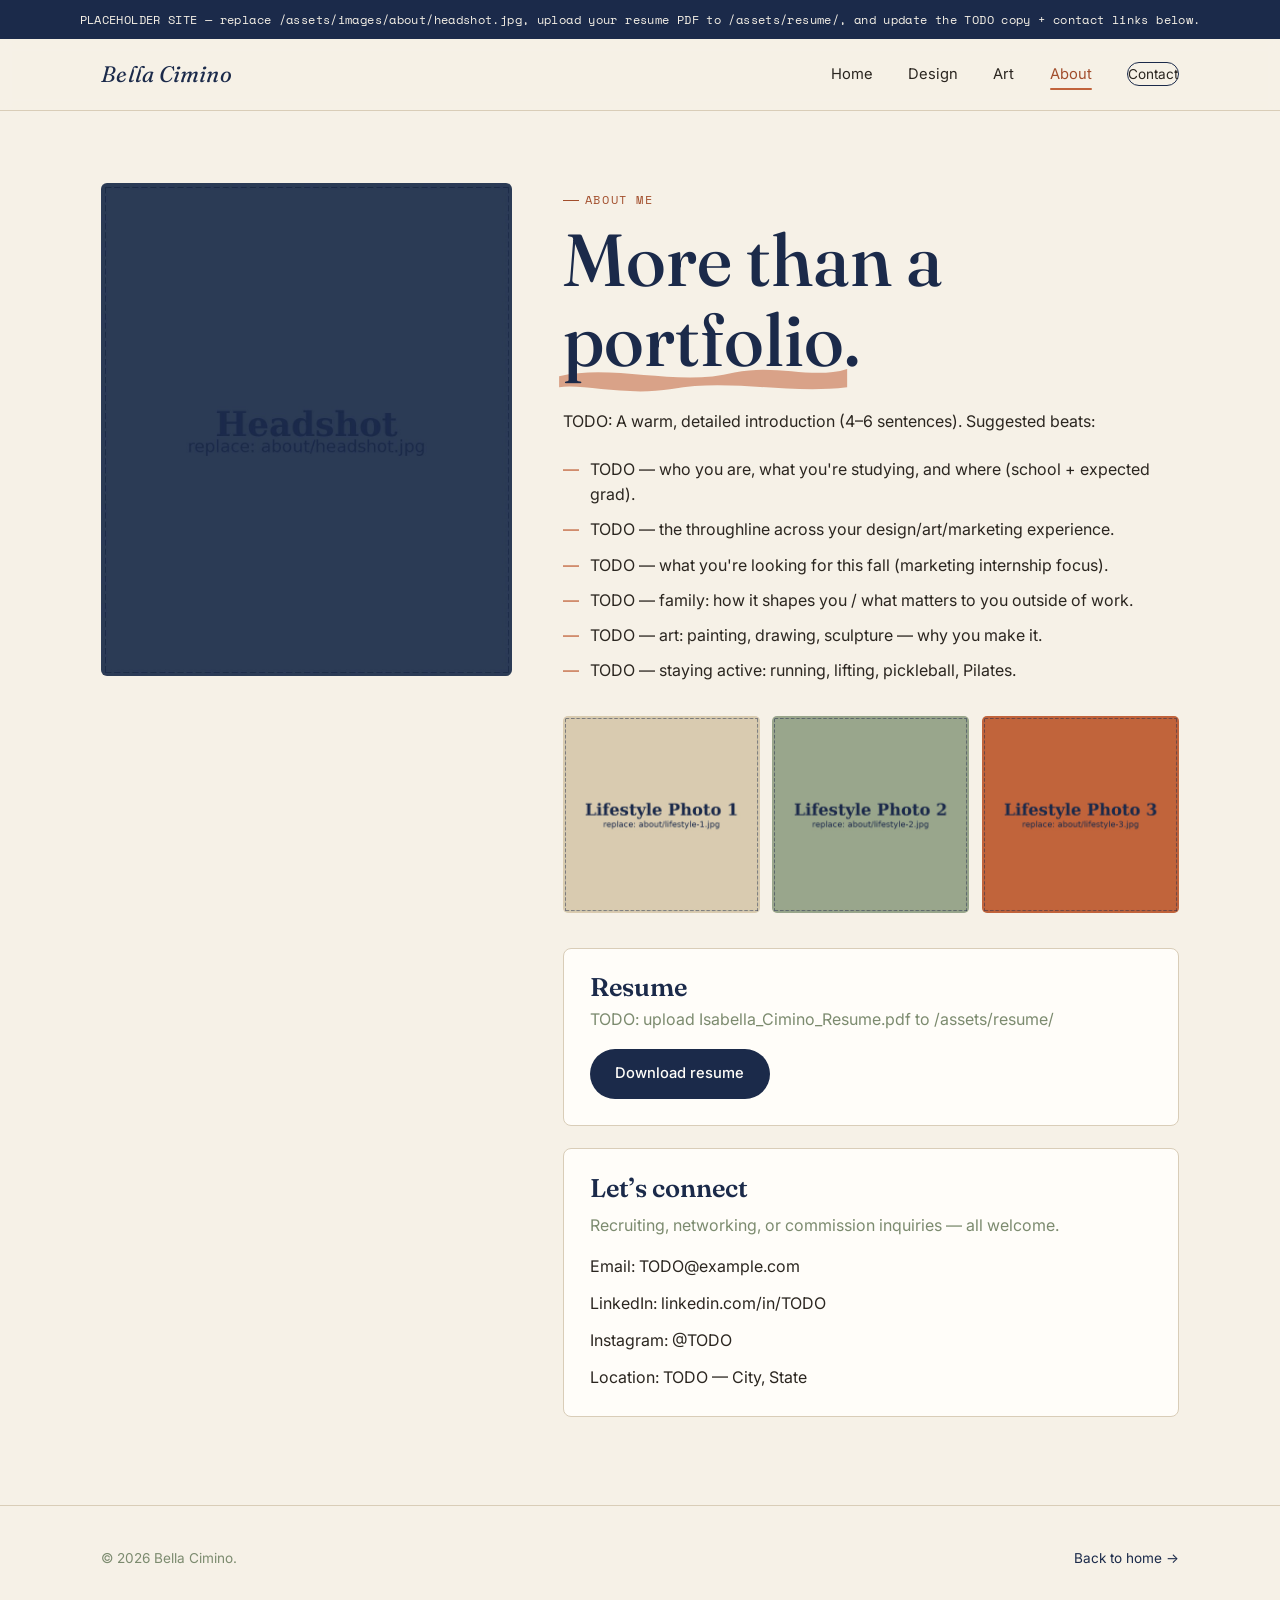
==== about.html @ 7786093c "Add files via upload" ====
<!DOCTYPE html>
<html lang="en">
<head>
<meta charset="UTF-8" />
<meta name="viewport" content="width=device-width, initial-scale=1.0" />
<title>About — Bella Cimino</title>
<meta name="description" content="About Bella Cimino: creative marketing student, designer, and artist. Resume and contact information." />
<link rel="icon" href="data:," />
<link rel="preconnect" href="https://fonts.googleapis.com">
<link rel="preconnect" href="https://fonts.gstatic.com" crossorigin>
<link href="https://fonts.googleapis.com/css2?family=Fraunces:ital,opsz,wght@0,9..144,400;0,9..144,500;0,9..144,600;1,9..144,500&family=Inter:wght@400;500;600&family=Space+Mono:wght@400;700&display=swap" rel="stylesheet">
<link rel="stylesheet" href="css/style.css" />
</head>
<body>

<div class="build-note">
  PLACEHOLDER SITE — replace /assets/images/about/headshot.jpg, upload your resume PDF to /assets/resume/, and update the TODO copy + contact links below.
</div>

<header class="site-header">
  <nav class="nav">
    <a href="index.html" class="logo">Bella Cimino</a>
    <button class="nav-toggle" aria-label="Toggle navigation" aria-expanded="false">
      <span></span><span></span><span></span>
    </button>
    <ul class="nav-links">
      <li><a href="index.html">Home</a></li>
      <li><a href="design.html">Design</a></li>
      <li><a href="art.html">Art</a></li>
      <li><a href="about.html" aria-current="page">About</a></li>
      <li><a href="about.html#contact" class="nav-cta">Contact</a></li>
    </ul>
  </nav>
</header>

<main>
  <section class="hero">
    <div class="wrap about-grid">
      <div class="about-media">
        <img src="assets/images/about/headshot.jpg" alt="TODO: replace with Bella's headshot" />
      </div>
      <div class="about-copy">
        <p class="eyebrow">About me</p>
        <h1>More than a <span class="brush">portfolio
          <svg viewBox="0 0 280 40" preserveAspectRatio="none" aria-hidden="true">
            <path class="stroke-path" d="M2 22 C 55 8, 115 34, 170 18 C 210 8, 245 26, 278 14 L 278 34 C 220 42, 165 24, 110 36 C 65 44, 25 30, 2 34 Z"/>
          </svg>
        </span>.</h1>
        <p>TODO: A warm, detailed introduction (4–6 sentences). Suggested beats:</p>
        <ul class="interest-list">
          <li>TODO — who you are, what you're studying, and where (school + expected grad).</li>
          <li>TODO — the throughline across your design/art/marketing experience.</li>
          <li>TODO — what you're looking for this fall (marketing internship focus).</li>
          <li>TODO — family: how it shapes you / what matters to you outside of work.</li>
          <li>TODO — art: painting, drawing, sculpture — why you make it.</li>
          <li>TODO — staying active: running, lifting, pickleball, Pilates.</li>
        </ul>

        <div class="lifestyle-strip">
          <a href="assets/images/about/lifestyle-1.jpg" data-lightbox><img src="assets/images/about/lifestyle-1.jpg" alt="TODO: lifestyle photo 1" /></a>
          <a href="assets/images/about/lifestyle-2.jpg" data-lightbox><img src="assets/images/about/lifestyle-2.jpg" alt="TODO: lifestyle photo 2" /></a>
          <a href="assets/images/about/lifestyle-3.jpg" data-lightbox><img src="assets/images/about/lifestyle-3.jpg" alt="TODO: lifestyle photo 3" /></a>
        </div>

        <div class="resume-card">
          <div>
            <h3 style="margin-bottom:0.2em;">Resume</h3>
            <p style="margin:0;color:var(--sage);">TODO: upload Isabella_Cimino_Resume.pdf to /assets/resume/</p>
          </div>
          <a class="btn btn-primary" href="assets/resume/Isabella_Cimino_Resume.pdf" download>Download resume</a>
        </div>

        <div class="contact-card" id="contact">
          <h3>Let&rsquo;s connect</h3>
          <p style="color:var(--sage); margin-bottom:0;">Recruiting, networking, or commission inquiries — all welcome.</p>
          <ul class="contact-list">
            <li>Email: <a href="mailto:TODO@example.com">TODO@example.com</a></li>
            <li>LinkedIn: <a href="https://www.linkedin.com/in/TODO" target="_blank" rel="noopener">linkedin.com/in/TODO</a></li>
            <li>Instagram: <a href="https://www.instagram.com/TODO" target="_blank" rel="noopener">@TODO</a></li>
            <li>Location: TODO — City, State</li>
          </ul>
        </div>
      </div>
    </div>
  </section>
</main>

<footer class="site-footer">
  <div class="wrap footer-row">
    <span>&copy; <span id="year"></span> Bella Cimino.</span>
    <a href="index.html">Back to home &rarr;</a>
  </div>
</footer>

<div class="lightbox" id="lightbox">
  <button class="lightbox-close">Close ✕</button>
  <img src="" alt="" />
</div>

<script src="js/main.js"></script>
</body>
</html>
---- css/style.css ----
/* =========================================================
   BELLA CIMINO — PORTFOLIO
   Design tokens
   ========================================================= */
:root {
  --paper: #F6F1E7;
  --paper-dim: #EDE4D2;
  --ink: #1B2A4A;        /* deep navy — headlines, logo */
  --charcoal: #2B2620;   /* body copy */
  --clay: #C1633B;       /* signature accent — brushstroke, CTAs */
  --clay-dark: #A24E2C;
  --sage: #7C8B6F;       /* secondary accent */
  --line: #D9CDB8;       /* hairline rule */
  --white: #FFFDF9;

  --font-display: "Fraunces", "Iowan Old Style", Georgia, serif;
  --font-body: "Inter", -apple-system, BlinkMacSystemFont, "Segoe UI", sans-serif;
  --font-label: "Space Mono", "SFMono-Regular", Menlo, monospace;

  --max-w: 1180px;
  --gutter: clamp(1.25rem, 4vw, 3.5rem);
}

* { box-sizing: border-box; }
html { scroll-behavior: smooth; }

body {
  margin: 0;
  background: var(--paper);
  color: var(--charcoal);
  font-family: var(--font-body);
  font-size: 16px;
  line-height: 1.6;
  -webkit-font-smoothing: antialiased;
}

img { max-width: 100%; display: block; }

a { color: inherit; text-decoration: none; }

.wrap {
  max-width: var(--max-w);
  margin: 0 auto;
  padding-left: var(--gutter);
  padding-right: var(--gutter);
}

h1, h2, h3, h4 {
  font-family: var(--font-display);
  color: var(--ink);
  margin: 0 0 0.4em;
  font-weight: 600;
  line-height: 1.08;
}

h1 { font-size: clamp(2.6rem, 6vw, 4.6rem); font-weight: 500; }
h2 { font-size: clamp(1.9rem, 4vw, 2.8rem); }
h3 { font-size: clamp(1.3rem, 2.4vw, 1.6rem); }

p { margin: 0 0 1em; }

.italic { font-style: italic; }

/* Eyebrow label — used for genuine categorical labels only (mediums, section names) */
.eyebrow {
  font-family: var(--font-label);
  font-size: 0.72rem;
  letter-spacing: 0.14em;
  text-transform: uppercase;
  color: var(--clay-dark);
  display: inline-flex;
  align-items: center;
  gap: 0.5em;
  margin-bottom: 0.9em;
}
.eyebrow::before {
  content: "";
  width: 1.4em;
  height: 1px;
  background: var(--clay-dark);
  display: inline-block;
}

/* Signature element: hand-drawn brushstroke underline, echoing a painting practice */
.brush {
  position: relative;
  display: inline-block;
}
.brush svg {
  position: absolute;
  left: -2%;
  bottom: -0.18em;
  width: 104%;
  height: 0.5em;
  z-index: -1;
}
.brush .stroke-path { fill: var(--clay); opacity: 0.55; }

/* =========================================================
   NAV
   ========================================================= */
.site-header {
  position: sticky;
  top: 0;
  z-index: 50;
  background: rgba(246, 241, 231, 0.92);
  backdrop-filter: blur(6px);
  border-bottom: 1px solid var(--line);
}
.nav {
  display: flex;
  align-items: center;
  justify-content: space-between;
  padding: 1.1rem var(--gutter);
  max-width: var(--max-w);
  margin: 0 auto;
}
.logo {
  font-family: var(--font-display);
  font-style: italic;
  font-size: 1.4rem;
  color: var(--ink);
  letter-spacing: 0.01em;
}
.nav-links {
  display: flex;
  gap: 2.2rem;
  list-style: none;
  margin: 0;
  padding: 0;
  font-size: 0.92rem;
}
.nav-links a {
  position: relative;
  padding: 0.2rem 0;
  transition: color 0.2s ease;
}
.nav-links a:hover,
.nav-links a[aria-current="page"] { color: var(--clay-dark); }
.nav-links a[aria-current="page"]::after {
  content: "";
  position: absolute;
  left: 0; right: 0; bottom: -4px;
  height: 2px;
  background: var(--clay);
  border-radius: 2px;
}
.nav-cta {
  border: 1px solid var(--ink);
  padding: 0.55rem 1.2rem;
  border-radius: 999px;
  font-size: 0.85rem;
  transition: background 0.2s ease, color 0.2s ease;
}
.nav-cta:hover { background: var(--ink); color: var(--white); }

.nav-toggle {
  display: none;
  background: none;
  border: none;
  cursor: pointer;
  flex-direction: column;
  gap: 5px;
  padding: 4px;
}
.nav-toggle span {
  width: 24px; height: 2px; background: var(--ink); display: block;
}

@media (max-width: 820px) {
  .nav-toggle { display: flex; }
  .nav-links {
    position: absolute;
    top: 100%; left: 0; right: 0;
    background: var(--paper);
    flex-direction: column;
    gap: 0;
    border-bottom: 1px solid var(--line);
    max-height: 0;
    overflow: hidden;
    transition: max-height 0.3s ease;
  }
  .nav-links.open { max-height: 400px; }
  .nav-links li { border-top: 1px solid var(--line); }
  .nav-links a { display: block; padding: 1rem var(--gutter); }
  .nav-cta { display: none; }
}

/* =========================================================
   HERO
   ========================================================= */
.hero {
  padding: 4.5rem 0 3.5rem;
}
.hero-grid {
  display: grid;
  grid-template-columns: 1.05fr 0.95fr;
  gap: clamp(1.5rem, 4vw, 3rem);
  align-items: center;
}
.hero-media {
  border-radius: 6px;
  overflow: hidden;
  aspect-ratio: 4 / 5;
}
.hero-media img { width: 100%; height: 100%; object-fit: cover; }
.hero-copy .eyebrow { margin-bottom: 1.1rem; }
.hero-copy p.lede {
  font-size: 1.08rem;
  max-width: 46ch;
  color: var(--charcoal);
}
.button-row { display: flex; gap: 1rem; flex-wrap: wrap; margin-top: 1.6rem; }

.btn {
  display: inline-flex;
  align-items: center;
  gap: 0.5em;
  padding: 0.85rem 1.6rem;
  border-radius: 999px;
  font-size: 0.92rem;
  font-weight: 500;
  transition: transform 0.15s ease, background 0.2s ease, color 0.2s ease;
}
.btn-primary { background: var(--ink); color: var(--white); }
.btn-primary:hover { background: var(--clay-dark); transform: translateY(-1px); }
.btn-secondary { border: 1px solid var(--ink); color: var(--ink); }
.btn-secondary:hover { background: var(--ink); color: var(--white); }

@media (max-width: 820px) {
  .hero-grid { grid-template-columns: 1fr; }
  .hero-media { order: -1; }
}

/* =========================================================
   MONTAGE / GALLERY GRIDS
   ========================================================= */
.section { padding: 4rem 0; }
.section-alt { background: var(--paper-dim); }
.section-header { max-width: 62ch; margin-bottom: 2.4rem; }

.montage-grid {
  display: grid;
  grid-template-columns: repeat(6, 1fr);
  gap: 0.9rem;
}
.montage-grid a, .montage-grid div { border-radius: 5px; overflow: hidden; aspect-ratio: 1; }
.montage-grid img { width: 100%; height: 100%; object-fit: cover; transition: transform 0.4s ease; }
.montage-grid a:hover img { transform: scale(1.05); }

@media (max-width: 820px) {
  .montage-grid { grid-template-columns: repeat(3, 1fr); }
}
@media (max-width: 480px) {
  .montage-grid { grid-template-columns: repeat(2, 1fr); }
}

/* =========================================================
   CASE STUDY / CLIENT BLOCKS (Design page)
   ========================================================= */
.client-block {
  padding: 3.4rem 0;
  border-top: 1px solid var(--line);
  display: grid;
  grid-template-columns: 0.85fr 1.15fr;
  gap: clamp(1.5rem, 4vw, 3rem);
  align-items: start;
}
.client-block:last-child { border-bottom: 1px solid var(--line); }
.client-info .eyebrow { margin-bottom: 0.6rem; }
.client-info h3 { margin-bottom: 0.7rem; }
.client-info p { max-width: 40ch; color: var(--charcoal); }
.tag-row { display: flex; flex-wrap: wrap; gap: 0.5rem; margin-top: 1rem; }
.tag {
  font-family: var(--font-label);
  font-size: 0.68rem;
  letter-spacing: 0.06em;
  text-transform: uppercase;
  border: 1px solid var(--sage);
  color: var(--sage);
  padding: 0.3em 0.7em;
  border-radius: 999px;
}
.client-media {
  display: grid;
  grid-template-columns: repeat(3, 1fr);
  gap: 0.7rem;
}
.client-media a { border-radius: 5px; overflow: hidden; aspect-ratio: 4/3; }
.client-media img { width: 100%; height: 100%; object-fit: cover; transition: transform 0.4s ease; }
.client-media a:hover img { transform: scale(1.06); }

@media (max-width: 900px) {
  .client-block { grid-template-columns: 1fr; }
  .client-media { grid-template-columns: repeat(3, 1fr); }
}

/* =========================================================
   ART MEDIUM SECTIONS
   ========================================================= */
.medium-nav {
  display: flex;
  gap: 0.8rem;
  flex-wrap: wrap;
  margin-bottom: 2.6rem;
}
.medium-nav a {
  font-family: var(--font-label);
  font-size: 0.75rem;
  letter-spacing: 0.08em;
  text-transform: uppercase;
  border: 1px solid var(--ink);
  padding: 0.5em 1.1em;
  border-radius: 999px;
  transition: background 0.2s ease, color 0.2s ease;
}
.medium-nav a:hover { background: var(--ink); color: var(--white); }

.medium-block { padding: 3rem 0; border-top: 1px solid var(--line); }
.medium-block-head { display: flex; align-items: baseline; justify-content: space-between; gap: 1rem; flex-wrap: wrap; margin-bottom: 1.6rem; }
.medium-block-head p { margin: 0; max-width: 48ch; color: var(--charcoal); }

.subgrid-label {
  font-family: var(--font-label);
  font-size: 0.72rem;
  letter-spacing: 0.1em;
  text-transform: uppercase;
  color: var(--sage);
  margin: 1.6rem 0 0.8rem;
}

.gallery-grid {
  display: grid;
  grid-template-columns: repeat(3, 1fr);
  gap: 1rem;
}
.gallery-grid a { border-radius: 5px; overflow: hidden; aspect-ratio: 4/5; }
.gallery-grid img { width: 100%; height: 100%; object-fit: cover; transition: transform 0.4s ease; }
.gallery-grid a:hover img { transform: scale(1.05); }

@media (max-width: 700px) {
  .gallery-grid { grid-template-columns: repeat(2, 1fr); }
}

/* =========================================================
   ABOUT PAGE
   ========================================================= */
.about-grid {
  display: grid;
  grid-template-columns: 0.8fr 1.2fr;
  gap: clamp(1.5rem, 4vw, 3.5rem);
  align-items: start;
}
.about-media { border-radius: 6px; overflow: hidden; }
.interest-list { list-style: none; margin: 1.4rem 0; padding: 0; display: grid; gap: 0.6rem; }
.interest-list li { display: flex; gap: 0.7em; align-items: baseline; }
.interest-list li::before { content: "—"; color: var(--clay); }

.lifestyle-strip {
  display: grid;
  grid-template-columns: repeat(3, 1fr);
  gap: 0.8rem;
  margin-top: 2rem;
}
.lifestyle-strip a { border-radius: 5px; overflow: hidden; aspect-ratio: 1; }
.lifestyle-strip img { width: 100%; height: 100%; object-fit: cover; }

.resume-card {
  margin-top: 2.2rem;
  padding: 1.6rem;
  border: 1px solid var(--line);
  border-radius: 8px;
  background: var(--white);
  display: flex;
  align-items: center;
  justify-content: space-between;
  gap: 1rem;
  flex-wrap: wrap;
}

.contact-card {
  margin-top: 1.4rem;
  padding: 1.6rem;
  border: 1px solid var(--line);
  border-radius: 8px;
  background: var(--white);
}
.contact-list { list-style: none; margin: 1rem 0 0; padding: 0; display: grid; gap: 0.7rem; }
.contact-list a:hover { color: var(--clay-dark); }

@media (max-width: 820px) {
  .about-grid { grid-template-columns: 1fr; }
  .lifestyle-strip { grid-template-columns: repeat(3, 1fr); }
}

/* =========================================================
   FOOTER
   ========================================================= */
.site-footer {
  border-top: 1px solid var(--line);
  padding: 2.6rem 0;
  margin-top: 2rem;
}
.footer-row {
  display: flex;
  justify-content: space-between;
  align-items: center;
  flex-wrap: wrap;
  gap: 1rem;
  font-size: 0.85rem;
  color: var(--sage);
}
.footer-row a { color: var(--ink); }

/* =========================================================
   LIGHTBOX (used across galleries)
   ========================================================= */
.lightbox {
  position: fixed;
  inset: 0;
  background: rgba(27, 42, 74, 0.92);
  display: none;
  align-items: center;
  justify-content: center;
  z-index: 200;
  padding: 2rem;
}
.lightbox.open { display: flex; }
.lightbox img {
  max-width: min(90vw, 1000px);
  max-height: 86vh;
  width: auto;
  border-radius: 4px;
}
.lightbox-close {
  position: absolute;
  top: 1.4rem; right: 1.6rem;
  color: var(--white);
  font-family: var(--font-label);
  font-size: 0.85rem;
  letter-spacing: 0.08em;
  text-transform: uppercase;
  border: 1px solid var(--white);
  padding: 0.5em 1em;
  border-radius: 999px;
  background: transparent;
  cursor: pointer;
}

/* =========================================================
   PLACEHOLDER NOTE BANNER (remove once content is uploaded)
   ========================================================= */
.build-note {
  background: var(--ink);
  color: var(--paper);
  font-family: var(--font-label);
  font-size: 0.78rem;
  letter-spacing: 0.03em;
  text-align: center;
  padding: 0.6rem var(--gutter);
}
.build-note a { text-decoration: underline; color: var(--paper); }
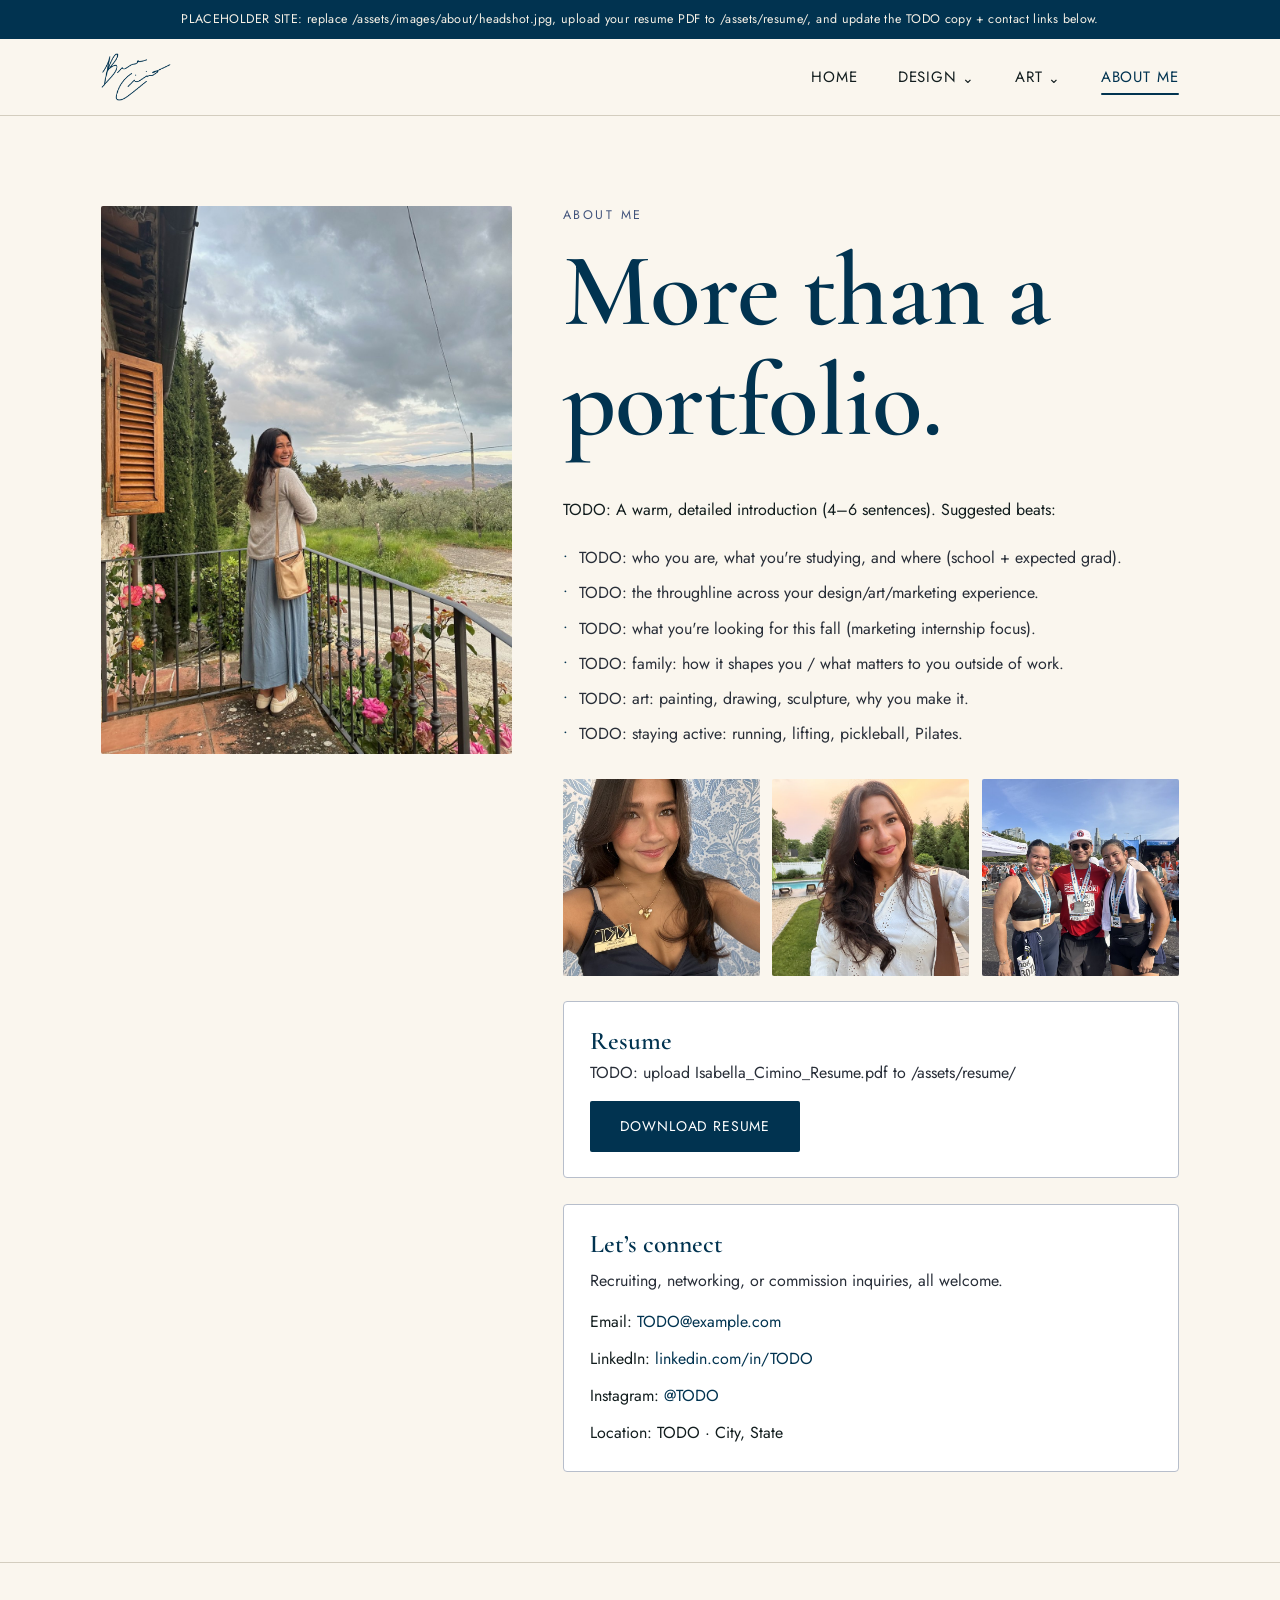
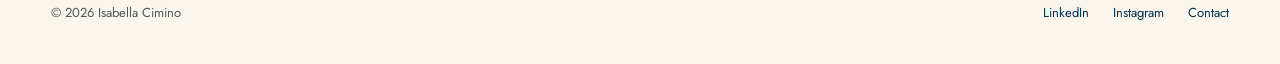
==== commit d8127ee9: "Add files via upload" ====
--- a/about.html
+++ b/about.html
@@ -3,81 +3,97 @@
 <head>
 <meta charset="UTF-8" />
 <meta name="viewport" content="width=device-width, initial-scale=1.0" />
-<title>About — Bella Cimino</title>
-<meta name="description" content="About Bella Cimino: creative marketing student, designer, and artist. Resume and contact information." />
+<title>About · Isabella Cimino</title>
+<meta name="description" content="About Isabella Cimino: creative marketing student, designer, and artist. Resume and contact information." />
 <link rel="icon" href="data:," />
 <link rel="preconnect" href="https://fonts.googleapis.com">
 <link rel="preconnect" href="https://fonts.gstatic.com" crossorigin>
-<link href="https://fonts.googleapis.com/css2?family=Fraunces:ital,opsz,wght@0,9..144,400;0,9..144,500;0,9..144,600;1,9..144,500&family=Inter:wght@400;500;600&family=Space+Mono:wght@400;700&display=swap" rel="stylesheet">
+<link href="https://fonts.googleapis.com/css2?family=Cormorant+Garamond:ital,wght@0,400;0,500;0,600;1,400&family=Jost:wght@300;400;500;600&display=swap" rel="stylesheet">
 <link rel="stylesheet" href="css/style.css" />
 </head>
 <body>
 
 <div class="build-note">
-  PLACEHOLDER SITE — replace /assets/images/about/headshot.jpg, upload your resume PDF to /assets/resume/, and update the TODO copy + contact links below.
+  PLACEHOLDER SITE: replace /assets/images/about/headshot.jpg, upload your resume PDF to /assets/resume/, and update the TODO copy + contact links below.
 </div>
 
 <header class="site-header">
   <nav class="nav">
-    <a href="index.html" class="logo">Bella Cimino</a>
+    <a href="index.html" class="logo"><img src="assets/branding/signature.png" alt="Isabella Cimino signature" /></a>
     <button class="nav-toggle" aria-label="Toggle navigation" aria-expanded="false">
       <span></span><span></span><span></span>
     </button>
     <ul class="nav-links">
       <li><a href="index.html">Home</a></li>
-      <li><a href="design.html">Design</a></li>
-      <li><a href="art.html">Art</a></li>
-      <li><a href="about.html" aria-current="page">About</a></li>
-      <li><a href="about.html#contact" class="nav-cta">Contact</a></li>
+      <li class="has-dropdown">
+        <a href="design.html">Design</a>
+        <ul class="dropdown">
+          <li><a href="design.html#school">School</a></li>
+          <li><a href="design.html#compintelligence">Compintelligence</a></li>
+          <li><a href="design.html#hollistaggart">Hollis Taggart</a></li>
+          <li><a href="design.html#milieu">Milieu</a></li>
+          <li><a href="design.html#artdillo">Artdillo</a></li>
+          <li><a href="design.html#kappakappagamma">Kappa Kappa Gamma</a></li>
+        </ul>
+      </li>
+      <li class="has-dropdown">
+        <a href="art.html">Art</a>
+        <ul class="dropdown">
+          <li><a href="art.html#mixed-media">Mixed Media</a></li>
+          <li><a href="art.html#drawing">Drawing</a></li>
+          <li><a href="art.html#painting">Painting</a></li>
+          <li><a href="art.html#digital">Digital</a></li>
+          <li><a href="art.html#photography">Photography</a></li>
+          <li><a href="art.html#three-d">3D</a></li>
+          <li><a href="art.html#four-d">4D</a></li>
+        </ul>
+      </li>
+      <li><a href="about.html" aria-current="page">About Me</a></li>
     </ul>
   </nav>
 </header>
 
 <main>
-  <section class="hero">
+  <section class="section">
     <div class="wrap about-grid">
       <div class="about-media">
-        <img src="assets/images/about/headshot.jpg" alt="TODO: replace with Bella's headshot" />
+        <img src="assets/images/about/headshot.jpg" alt="Isabella Cimino headshot" />
       </div>
       <div class="about-copy">
-        <p class="eyebrow">About me</p>
-        <h1>More than a <span class="brush">portfolio
-          <svg viewBox="0 0 280 40" preserveAspectRatio="none" aria-hidden="true">
-            <path class="stroke-path" d="M2 22 C 55 8, 115 34, 170 18 C 210 8, 245 26, 278 14 L 278 34 C 220 42, 165 24, 110 36 C 65 44, 25 30, 2 34 Z"/>
-          </svg>
-        </span>.</h1>
+        <span class="eyebrow">About me</span>
+        <h1>More than a portfolio.</h1>
         <p>TODO: A warm, detailed introduction (4–6 sentences). Suggested beats:</p>
         <ul class="interest-list">
-          <li>TODO — who you are, what you're studying, and where (school + expected grad).</li>
-          <li>TODO — the throughline across your design/art/marketing experience.</li>
-          <li>TODO — what you're looking for this fall (marketing internship focus).</li>
-          <li>TODO — family: how it shapes you / what matters to you outside of work.</li>
-          <li>TODO — art: painting, drawing, sculpture — why you make it.</li>
-          <li>TODO — staying active: running, lifting, pickleball, Pilates.</li>
+          <li>TODO: who you are, what you're studying, and where (school + expected grad).</li>
+          <li>TODO: the throughline across your design/art/marketing experience.</li>
+          <li>TODO: what you're looking for this fall (marketing internship focus).</li>
+          <li>TODO: family: how it shapes you / what matters to you outside of work.</li>
+          <li>TODO: art: painting, drawing, sculpture, why you make it.</li>
+          <li>TODO: staying active: running, lifting, pickleball, Pilates.</li>
         </ul>
 
         <div class="lifestyle-strip">
-          <a href="assets/images/about/lifestyle-1.jpg" data-lightbox><img src="assets/images/about/lifestyle-1.jpg" alt="TODO: lifestyle photo 1" /></a>
-          <a href="assets/images/about/lifestyle-2.jpg" data-lightbox><img src="assets/images/about/lifestyle-2.jpg" alt="TODO: lifestyle photo 2" /></a>
-          <a href="assets/images/about/lifestyle-3.jpg" data-lightbox><img src="assets/images/about/lifestyle-3.jpg" alt="TODO: lifestyle photo 3" /></a>
+          <a href="assets/images/about/lifestyle-1.jpg" data-lightbox><img src="assets/images/about/lifestyle-1.jpg" alt="Isabella Cimino traveling in Tuscany, Italy" /></a>
+          <a href="assets/images/about/lifestyle-2.jpg" data-lightbox><img src="assets/images/about/lifestyle-2.jpg" alt="Isabella Cimino" /></a>
+          <a href="assets/images/about/lifestyle-3.jpg" data-lightbox><img src="assets/images/about/lifestyle-3.jpg" alt="Isabella Cimino" /></a>
         </div>
 
         <div class="resume-card">
           <div>
             <h3 style="margin-bottom:0.2em;">Resume</h3>
-            <p style="margin:0;color:var(--sage);">TODO: upload Isabella_Cimino_Resume.pdf to /assets/resume/</p>
+            <p style="margin:0;color:var(--muted);">TODO: upload Isabella_Cimino_Resume.pdf to /assets/resume/</p>
           </div>
           <a class="btn btn-primary" href="assets/resume/Isabella_Cimino_Resume.pdf" download>Download resume</a>
         </div>
 
         <div class="contact-card" id="contact">
           <h3>Let&rsquo;s connect</h3>
-          <p style="color:var(--sage); margin-bottom:0;">Recruiting, networking, or commission inquiries — all welcome.</p>
+          <p style="color:var(--muted); margin-bottom:0;">Recruiting, networking, or commission inquiries, all welcome.</p>
           <ul class="contact-list">
             <li>Email: <a href="mailto:TODO@example.com">TODO@example.com</a></li>
             <li>LinkedIn: <a href="https://www.linkedin.com/in/TODO" target="_blank" rel="noopener">linkedin.com/in/TODO</a></li>
             <li>Instagram: <a href="https://www.instagram.com/TODO" target="_blank" rel="noopener">@TODO</a></li>
-            <li>Location: TODO — City, State</li>
+            <li>Location: TODO · City, State</li>
           </ul>
         </div>
       </div>
@@ -86,9 +102,13 @@
 </main>
 
 <footer class="site-footer">
-  <div class="wrap footer-row">
-    <span>&copy; <span id="year"></span> Bella Cimino.</span>
-    <a href="index.html">Back to home &rarr;</a>
+  <div class="footer-row">
+    <div>&copy; <span id="year"></span> Isabella Cimino</div>
+    <div class="footer-links">
+      <a href="https://www.linkedin.com/in/TODO" target="_blank" rel="noopener">LinkedIn</a>
+      <a href="https://www.instagram.com/TODO" target="_blank" rel="noopener">Instagram</a>
+      <a href="about.html#contact">Contact</a>
+    </div>
   </div>
 </footer>
 
--- a/css/style.css
+++ b/css/style.css
@@ -1,21 +1,24 @@
 /* =========================================================
-   BELLA CIMINO — PORTFOLIO
-   Design tokens
+   BELLA CIMINO, PORTFOLIO
+   Design tokens (matched to the approved Claude Design mockup)
    ========================================================= */
 :root {
-  --paper: #F6F1E7;
-  --paper-dim: #EDE4D2;
-  --ink: #1B2A4A;        /* deep navy — headlines, logo */
-  --charcoal: #2B2620;   /* body copy */
-  --clay: #C1633B;       /* signature accent — brushstroke, CTAs */
-  --clay-dark: #A24E2C;
-  --sage: #7C8B6F;       /* secondary accent */
-  --line: #D9CDB8;       /* hairline rule */
-  --white: #FFFDF9;
-
-  --font-display: "Fraunces", "Iowan Old Style", Georgia, serif;
-  --font-body: "Inter", -apple-system, BlinkMacSystemFont, "Segoe UI", sans-serif;
-  --font-label: "Space Mono", "SFMono-Regular", Menlo, monospace;
+  --paper: oklch(97.5% 0.012 85);      /* warm cream page background */
+  --paper-fallback: #F6F1E6;
+  --sky: #C7DCEB;                       /* soft blue, "about me" / intro sections */
+  --ink: #013350;                       /* deep navy, headlines, buttons, logo */
+  --body-text: oklch(22% 0.015 210);
+  --muted: oklch(30% 0.02 260);
+  --quote: oklch(25% 0.04 265);
+  --tile-title: oklch(28% 0.04 265);
+  --tile-sub: oklch(40% 0.02 260);
+  --eyebrow: oklch(45% 0.07 265);
+  --line: oklch(85% 0.02 90);
+  --card-line: oklch(80% 0.02 265);
+  --white: #FFFFFF;
+
+  --font-display: "Cormorant Garamond", "Iowan Old Style", Georgia, serif;
+  --font-body: "Jost", -apple-system, BlinkMacSystemFont, "Segoe UI", sans-serif;
 
   --max-w: 1180px;
   --gutter: clamp(1.25rem, 4vw, 3.5rem);
@@ -26,8 +29,9 @@
 
 body {
   margin: 0;
+  background: var(--paper-fallback);
   background: var(--paper);
-  color: var(--charcoal);
+  color: var(--body-text);
   font-family: var(--font-body);
   font-size: 16px;
   line-height: 1.6;
@@ -35,8 +39,8 @@
 }
 
 img { max-width: 100%; display: block; }
-
-a { color: inherit; text-decoration: none; }
+a { color: var(--ink); text-decoration: none; }
+a:hover { color: oklch(52% 0.08 270); }
 
 .wrap {
   max-width: var(--max-w);
@@ -50,51 +54,36 @@
   color: var(--ink);
   margin: 0 0 0.4em;
   font-weight: 600;
-  line-height: 1.08;
-}
-
-h1 { font-size: clamp(2.6rem, 6vw, 4.6rem); font-weight: 500; }
+  line-height: 1.05;
+}
+
+h1 { font-size: clamp(3rem, 8.5vw, 6.5rem); font-weight: 600; letter-spacing: -0.01em; }
 h2 { font-size: clamp(1.9rem, 4vw, 2.8rem); }
 h3 { font-size: clamp(1.3rem, 2.4vw, 1.6rem); }
 
 p { margin: 0 0 1em; }
-
 .italic { font-style: italic; }
 
-/* Eyebrow label — used for genuine categorical labels only (mediums, section names) */
+/* Eyebrow label, small caps style label used above headings */
 .eyebrow {
-  font-family: var(--font-label);
-  font-size: 0.72rem;
-  letter-spacing: 0.14em;
-  text-transform: uppercase;
-  color: var(--clay-dark);
-  display: inline-flex;
-  align-items: center;
-  gap: 0.5em;
+  font-family: var(--font-body);
+  font-size: 0.78rem;
+  letter-spacing: 0.2em;
+  text-transform: uppercase;
+  color: var(--eyebrow);
   margin-bottom: 0.9em;
-}
-.eyebrow::before {
-  content: "";
-  width: 1.4em;
-  height: 1px;
-  background: var(--clay-dark);
-  display: inline-block;
-}
-
-/* Signature element: hand-drawn brushstroke underline, echoing a painting practice */
-.brush {
-  position: relative;
-  display: inline-block;
-}
-.brush svg {
+  display: block;
+}
+
+/* Signature watermark, the actual brand asset, faded behind key headlines */
+.sig-watermark {
   position: absolute;
-  left: -2%;
-  bottom: -0.18em;
-  width: 104%;
-  height: 0.5em;
-  z-index: -1;
-}
-.brush .stroke-path { fill: var(--clay); opacity: 0.55; }
+  z-index: 0;
+  opacity: 0.14;
+  pointer-events: none;
+  width: 115%;
+  max-width: 780px;
+}
 
 /* =========================================================
    NAV
@@ -103,7 +92,7 @@
   position: sticky;
   top: 0;
   z-index: 50;
-  background: rgba(246, 241, 231, 0.92);
+  background: color-mix(in oklch, var(--paper) 92%, transparent);
   backdrop-filter: blur(6px);
   border-bottom: 1px solid var(--line);
 }
@@ -111,48 +100,88 @@
   display: flex;
   align-items: center;
   justify-content: space-between;
-  padding: 1.1rem var(--gutter);
+  padding: 14px var(--gutter);
   max-width: var(--max-w);
   margin: 0 auto;
 }
-.logo {
-  font-family: var(--font-display);
-  font-style: italic;
-  font-size: 1.4rem;
-  color: var(--ink);
-  letter-spacing: 0.01em;
+.logo img {
+  height: 48px;
+  width: auto;
+  object-fit: contain;
 }
 .nav-links {
   display: flex;
-  gap: 2.2rem;
+  gap: 40px;
   list-style: none;
   margin: 0;
   padding: 0;
-  font-size: 0.92rem;
+  font-size: 15px;
+  letter-spacing: 0.06em;
+  text-transform: uppercase;
 }
 .nav-links a {
   position: relative;
   padding: 0.2rem 0;
+  color: var(--body-text);
   transition: color 0.2s ease;
 }
 .nav-links a:hover,
-.nav-links a[aria-current="page"] { color: var(--clay-dark); }
+.nav-links a[aria-current="page"] { color: var(--ink); }
 .nav-links a[aria-current="page"]::after {
   content: "";
   position: absolute;
   left: 0; right: 0; bottom: -4px;
   height: 2px;
-  background: var(--clay);
+  background: var(--ink);
   border-radius: 2px;
 }
-.nav-cta {
-  border: 1px solid var(--ink);
-  padding: 0.55rem 1.2rem;
-  border-radius: 999px;
-  font-size: 0.85rem;
-  transition: background 0.2s ease, color 0.2s ease;
-}
-.nav-cta:hover { background: var(--ink); color: var(--white); }
+
+/* Dropdown submenus (Design / Art subsections) */
+.nav-links > li.has-dropdown { position: relative; }
+.nav-links > li.has-dropdown > a::after {
+  content: "\2304";
+  display: inline-block;
+  margin-left: 5px;
+  font-size: 0.9em;
+  transform: translateY(1px);
+}
+.dropdown {
+  position: absolute;
+  top: 100%;
+  left: 50%;
+  transform: translate(-50%, 6px);
+  margin: 0;
+  padding: 10px 0;
+  min-width: 210px;
+  list-style: none;
+  background: var(--paper-fallback);
+  border: 1px solid var(--line);
+  border-radius: 4px;
+  box-shadow: 0 16px 32px rgba(1, 51, 80, 0.16);
+  opacity: 0;
+  visibility: hidden;
+  transition: opacity 0.18s ease, transform 0.18s ease, visibility 0.18s;
+  z-index: 60;
+}
+.nav-links > li.has-dropdown:hover > .dropdown,
+.nav-links > li.has-dropdown:focus-within > .dropdown,
+.nav-links > li.has-dropdown.dropdown-open > .dropdown {
+  opacity: 1;
+  visibility: visible;
+  transform: translate(-50%, 0);
+}
+.dropdown li { border: none; }
+.dropdown a {
+  display: block;
+  padding: 9px 22px;
+  font-size: 13px;
+  letter-spacing: 0.02em;
+  text-transform: none;
+  white-space: nowrap;
+  color: var(--body-text);
+}
+.dropdown a:hover { background: var(--sky); color: var(--ink); }
+.dropdown a[aria-current="page"]::after { display: none; }
 
 .nav-toggle {
   display: none;
@@ -172,7 +201,7 @@
   .nav-links {
     position: absolute;
     top: 100%; left: 0; right: 0;
-    background: var(--paper);
+    background: var(--paper-fallback);
     flex-direction: column;
     gap: 0;
     border-bottom: 1px solid var(--line);
@@ -180,86 +209,271 @@
     overflow: hidden;
     transition: max-height 0.3s ease;
   }
-  .nav-links.open { max-height: 400px; }
-  .nav-links li { border-top: 1px solid var(--line); }
-  .nav-links a { display: block; padding: 1rem var(--gutter); }
-  .nav-cta { display: none; }
-}
-
-/* =========================================================
-   HERO
+  .nav-links.open { max-height: 640px; overflow-y: auto; }
+  .nav-links > li { border-top: 1px solid var(--line); }
+  .nav-links > li > a { display: block; padding: 1rem var(--gutter); }
+
+  /* On mobile, subsections are always shown, nested under Design / Art */
+  .nav-links > li.has-dropdown > a::after { float: right; margin-right: 4px; }
+  .dropdown {
+    position: static;
+    display: block;
+    opacity: 1;
+    visibility: visible;
+    transform: none;
+    background: transparent;
+    border: none;
+    box-shadow: none;
+    padding: 0 0 0.5rem;
+    min-width: 0;
+  }
+  .dropdown a {
+    padding: 0.6rem var(--gutter) 0.6rem calc(var(--gutter) + 1rem);
+    font-size: 14px;
+    color: var(--muted);
+  }
+}
+
+/* =========================================================
+   HERO, split layout, giant serif headline, faded signature
    ========================================================= */
 .hero {
-  padding: 4.5rem 0 3.5rem;
-}
-.hero-grid {
+  position: relative;
+  min-height: 78vh;
   display: grid;
-  grid-template-columns: 1.05fr 0.95fr;
-  gap: clamp(1.5rem, 4vw, 3rem);
+  grid-template-columns: 1.1fr 1fr;
   align-items: center;
-}
-.hero-media {
-  border-radius: 6px;
   overflow: hidden;
-  aspect-ratio: 4 / 5;
-}
-.hero-media img { width: 100%; height: 100%; object-fit: cover; }
-.hero-copy .eyebrow { margin-bottom: 1.1rem; }
-.hero-copy p.lede {
-  font-size: 1.08rem;
-  max-width: 46ch;
-  color: var(--charcoal);
-}
-.button-row { display: flex; gap: 1rem; flex-wrap: wrap; margin-top: 1.6rem; }
+}
+.hero-copy {
+  position: relative;
+  display: flex;
+  flex-direction: column;
+  justify-content: center;
+  padding: 40px 0 40px var(--gutter);
+  z-index: 2;
+}
+.hero-copy .sig-watermark {
+  top: 50%;
+  left: -40px;
+  transform: translateY(-58%);
+}
+.hero-copy h1 {
+  position: relative;
+  z-index: 1;
+  margin-bottom: 0.3em;
+}
+.hero-copy .lede {
+  position: relative;
+  z-index: 1;
+  font-size: 18px;
+  line-height: 1.5;
+  max-width: 420px;
+  color: var(--muted);
+  margin: 24px 0 0;
+}
+.button-row { position: relative; z-index: 1; display: flex; gap: 16px; flex-wrap: wrap; margin-top: 24px; }
 
 .btn {
   display: inline-flex;
   align-items: center;
   gap: 0.5em;
-  padding: 0.85rem 1.6rem;
-  border-radius: 999px;
-  font-size: 0.92rem;
-  font-weight: 500;
+  padding: 14px 30px;
+  border-radius: 2px;
+  font-size: 14px;
+  letter-spacing: 0.06em;
+  text-transform: uppercase;
   transition: transform 0.15s ease, background 0.2s ease, color 0.2s ease;
 }
 .btn-primary { background: var(--ink); color: var(--white); }
-.btn-primary:hover { background: var(--clay-dark); transform: translateY(-1px); }
+.btn-primary:hover { background: oklch(30% 0.06 240); color: var(--white); transform: translateY(-1px); }
 .btn-secondary { border: 1px solid var(--ink); color: var(--ink); }
 .btn-secondary:hover { background: var(--ink); color: var(--white); }
 
+.hero-media {
+  position: relative;
+  width: 100%;
+  height: 78vh;
+  z-index: 1;
+  overflow: hidden;
+}
+.hero-media img { width: 100%; height: 100%; object-fit: cover; }
+
 @media (max-width: 820px) {
-  .hero-grid { grid-template-columns: 1fr; }
-  .hero-media { order: -1; }
-}
-
-/* =========================================================
-   MONTAGE / GALLERY GRIDS
-   ========================================================= */
-.section { padding: 4rem 0; }
-.section-alt { background: var(--paper-dim); }
-.section-header { max-width: 62ch; margin-bottom: 2.4rem; }
-
+  .hero { grid-template-columns: 1fr; min-height: auto; }
+  .hero-media { height: 60vh; order: -1; }
+  .hero-copy { padding: 40px var(--gutter); }
+}
+
+/* =========================================================
+   HERO STACK, headline + signature watermark centered on top,
+   full-width horizontal photo below (House of Honey-style layout)
+   ========================================================= */
+.hero-stack {
+  padding: 90px 0 0;
+  background: var(--paper-fallback);
+  background: var(--paper);
+}
+.hero-stack-copy {
+  position: relative;
+  max-width: 900px;
+  margin: 0 auto;
+  padding: 0 var(--gutter) 56px;
+  text-align: center;
+}
+.hero-stack-copy .sig-watermark {
+  top: 50%;
+  left: 50%;
+  width: 130%;
+  max-width: 900px;
+  transform: translate(-50%, -55%);
+}
+.hero-stack-copy h1 {
+  position: relative;
+  z-index: 1;
+  font-size: clamp(3.2rem, 9.5vw, 7.5rem);
+  letter-spacing: 0.03em;
+  margin-bottom: 0.35em;
+}
+.hero-stack-copy .lede {
+  position: relative;
+  z-index: 1;
+  font-size: 18px;
+  line-height: 1.55;
+  max-width: 460px;
+  margin: 20px auto 0;
+  color: var(--muted);
+}
+.hero-stack-copy .button-row {
+  position: relative;
+  z-index: 1;
+  justify-content: center;
+  margin-top: 26px;
+}
+.hero-stack-photo {
+  width: 100%;
+  aspect-ratio: 16 / 8;
+  overflow: hidden;
+}
+.hero-stack-photo img {
+  width: 100%;
+  height: 100%;
+  object-fit: cover;
+}
+
+@media (max-width: 700px) {
+  .hero-stack-photo { aspect-ratio: 4 / 5; }
+}
+
+/* =========================================================
+   SECTIONS
+   ========================================================= */
+.section { padding: 90px 0; }
+.section-sky { background: var(--sky); padding: 100px 0; overflow: hidden; }
+.section-header { max-width: 62ch; margin: 0 auto 56px; text-align: center; padding: 0 var(--gutter); }
+.section-header .eyebrow { justify-content: center; }
+.section-quote {
+  font-family: var(--font-display);
+  font-size: 32px;
+  line-height: 1.4;
+  font-weight: 500;
+  margin: 0;
+  color: var(--quote);
+}
+
+/* =========================================================
+   PHOTO STACK (polaroid pile, click to bring one to front)
+   ========================================================= */
+.photo-stack {
+  position: relative;
+  height: 480px;
+  max-width: 420px;
+  margin: 0 auto;
+  display: flex;
+  align-items: center;
+  justify-content: center;
+}
+.photo-stack .card {
+  position: absolute;
+  width: 280px;
+  padding: 18px 18px 60px;
+  background: oklch(99% 0 0);
+  box-shadow: 0 12px 28px rgba(0,0,0,0.25);
+  cursor: pointer;
+  transition: transform 0.3s ease;
+}
+.photo-stack .card:hover { transform: scale(1.04); }
+.photo-stack .card img {
+  width: 100%;
+  height: 280px;
+  object-fit: cover;
+  display: block;
+}
+.photo-stack .card figcaption {
+  font-family: var(--font-display);
+  font-style: italic;
+  font-size: 20px;
+  text-align: center;
+  color: oklch(25% 0.02 260);
+  margin-top: 14px;
+}
+
+@media (max-width: 480px) {
+  .photo-stack { height: 400px; max-width: 260px; }
+  .photo-stack .card { width: 220px; }
+  .photo-stack .card img { height: 220px; }
+}
+
+/* =========================================================
+   EXPLORE TILES (3-up bordered link cards)
+   ========================================================= */
+.tile-grid {
+  display: grid;
+  grid-template-columns: repeat(3, 1fr);
+  gap: 32px;
+  max-width: 1000px;
+  margin: 0 auto;
+}
+.tile {
+  display: block;
+  padding: 48px 24px;
+  border: 1px solid var(--card-line);
+  border-radius: 4px;
+  text-align: center;
+  transition: border-color 0.2s ease, transform 0.2s ease;
+}
+.tile:hover { border-color: var(--ink); transform: translateY(-2px); }
+.tile-title {
+  font-family: var(--font-display);
+  font-size: 28px;
+  font-style: italic;
+  color: var(--tile-title);
+  margin-bottom: 10px;
+}
+.tile-sub { font-size: 14px; color: var(--tile-sub); }
+
+@media (max-width: 820px) {
+  .tile-grid { grid-template-columns: 1fr; }
+}
+
+/* =========================================================
+   MONTAGE / GALLERY GRIDS (Design + Art pages, home montage)
+   ========================================================= */
 .montage-grid {
   display: grid;
   grid-template-columns: repeat(6, 1fr);
-  gap: 0.9rem;
-}
-.montage-grid a, .montage-grid div { border-radius: 5px; overflow: hidden; aspect-ratio: 1; }
+  gap: 10px;
+}
+.montage-grid a { border-radius: 2px; overflow: hidden; aspect-ratio: 1; display: block; }
 .montage-grid img { width: 100%; height: 100%; object-fit: cover; transition: transform 0.4s ease; }
 .montage-grid a:hover img { transform: scale(1.05); }
 
-@media (max-width: 820px) {
-  .montage-grid { grid-template-columns: repeat(3, 1fr); }
-}
-@media (max-width: 480px) {
-  .montage-grid { grid-template-columns: repeat(2, 1fr); }
-}
-
-/* =========================================================
-   CASE STUDY / CLIENT BLOCKS (Design page)
-   ========================================================= */
+@media (max-width: 820px) { .montage-grid { grid-template-columns: repeat(3, 1fr); } }
+@media (max-width: 480px) { .montage-grid { grid-template-columns: repeat(2, 1fr); } }
+
+/* Client / case-study blocks (Design page) */
 .client-block {
-  padding: 3.4rem 0;
+  padding: 56px 0;
   border-top: 1px solid var(--line);
   display: grid;
   grid-template-columns: 0.85fr 1.15fr;
@@ -269,16 +483,15 @@
 .client-block:last-child { border-bottom: 1px solid var(--line); }
 .client-info .eyebrow { margin-bottom: 0.6rem; }
 .client-info h3 { margin-bottom: 0.7rem; }
-.client-info p { max-width: 40ch; color: var(--charcoal); }
+.client-info p { max-width: 40ch; color: var(--muted); }
 .tag-row { display: flex; flex-wrap: wrap; gap: 0.5rem; margin-top: 1rem; }
 .tag {
-  font-family: var(--font-label);
   font-size: 0.68rem;
-  letter-spacing: 0.06em;
-  text-transform: uppercase;
-  border: 1px solid var(--sage);
-  color: var(--sage);
-  padding: 0.3em 0.7em;
+  letter-spacing: 0.08em;
+  text-transform: uppercase;
+  border: 1px solid var(--ink);
+  color: var(--ink);
+  padding: 0.35em 0.8em;
   border-radius: 999px;
 }
 .client-media {
@@ -286,7 +499,7 @@
   grid-template-columns: repeat(3, 1fr);
   gap: 0.7rem;
 }
-.client-media a { border-radius: 5px; overflow: hidden; aspect-ratio: 4/3; }
+.client-media a { border-radius: 2px; overflow: hidden; aspect-ratio: 4/3; display: block; }
 .client-media img { width: 100%; height: 100%; object-fit: cover; transition: transform 0.4s ease; }
 .client-media a:hover img { transform: scale(1.06); }
 
@@ -295,9 +508,7 @@
   .client-media { grid-template-columns: repeat(3, 1fr); }
 }
 
-/* =========================================================
-   ART MEDIUM SECTIONS
-   ========================================================= */
+/* Art medium sections */
 .medium-nav {
   display: flex;
   gap: 0.8rem;
@@ -305,27 +516,26 @@
   margin-bottom: 2.6rem;
 }
 .medium-nav a {
-  font-family: var(--font-label);
-  font-size: 0.75rem;
-  letter-spacing: 0.08em;
+  font-size: 0.8rem;
+  letter-spacing: 0.1em;
   text-transform: uppercase;
   border: 1px solid var(--ink);
+  color: var(--ink);
   padding: 0.5em 1.1em;
-  border-radius: 999px;
+  border-radius: 2px;
   transition: background 0.2s ease, color 0.2s ease;
 }
 .medium-nav a:hover { background: var(--ink); color: var(--white); }
 
-.medium-block { padding: 3rem 0; border-top: 1px solid var(--line); }
+.medium-block { padding: 56px 0; border-top: 1px solid var(--line); }
 .medium-block-head { display: flex; align-items: baseline; justify-content: space-between; gap: 1rem; flex-wrap: wrap; margin-bottom: 1.6rem; }
-.medium-block-head p { margin: 0; max-width: 48ch; color: var(--charcoal); }
+.medium-block-head p { margin: 0; max-width: 48ch; color: var(--muted); }
 
 .subgrid-label {
-  font-family: var(--font-label);
-  font-size: 0.72rem;
-  letter-spacing: 0.1em;
-  text-transform: uppercase;
-  color: var(--sage);
+  font-size: 0.78rem;
+  letter-spacing: 0.14em;
+  text-transform: uppercase;
+  color: var(--eyebrow);
   margin: 1.6rem 0 0.8rem;
 }
 
@@ -334,13 +544,11 @@
   grid-template-columns: repeat(3, 1fr);
   gap: 1rem;
 }
-.gallery-grid a { border-radius: 5px; overflow: hidden; aspect-ratio: 4/5; }
+.gallery-grid a { border-radius: 2px; overflow: hidden; aspect-ratio: 4/5; display: block; }
 .gallery-grid img { width: 100%; height: 100%; object-fit: cover; transition: transform 0.4s ease; }
 .gallery-grid a:hover img { transform: scale(1.05); }
 
-@media (max-width: 700px) {
-  .gallery-grid { grid-template-columns: repeat(2, 1fr); }
-}
+@media (max-width: 700px) { .gallery-grid { grid-template-columns: repeat(2, 1fr); } }
 
 /* =========================================================
    ABOUT PAGE
@@ -351,10 +559,10 @@
   gap: clamp(1.5rem, 4vw, 3.5rem);
   align-items: start;
 }
-.about-media { border-radius: 6px; overflow: hidden; }
-.interest-list { list-style: none; margin: 1.4rem 0; padding: 0; display: grid; gap: 0.6rem; }
+.about-media { border-radius: 2px; overflow: hidden; }
+.interest-list { list-style: none; margin: 1.4rem 0; padding: 0; display: grid; gap: 0.6rem; color: var(--muted); }
 .interest-list li { display: flex; gap: 0.7em; align-items: baseline; }
-.interest-list li::before { content: "—"; color: var(--clay); }
+.interest-list li::before { content: "\2022"; color: var(--ink); }
 
 .lifestyle-strip {
   display: grid;
@@ -362,63 +570,51 @@
   gap: 0.8rem;
   margin-top: 2rem;
 }
-.lifestyle-strip a { border-radius: 5px; overflow: hidden; aspect-ratio: 1; }
+.lifestyle-strip a { border-radius: 2px; overflow: hidden; aspect-ratio: 1; display: block; }
 .lifestyle-strip img { width: 100%; height: 100%; object-fit: cover; }
 
-.resume-card {
-  margin-top: 2.2rem;
+.resume-card, .contact-card {
+  margin-top: 1.6rem;
   padding: 1.6rem;
-  border: 1px solid var(--line);
-  border-radius: 8px;
+  border: 1px solid var(--card-line);
+  border-radius: 4px;
   background: var(--white);
-  display: flex;
-  align-items: center;
-  justify-content: space-between;
-  gap: 1rem;
-  flex-wrap: wrap;
-}
-
-.contact-card {
-  margin-top: 1.4rem;
-  padding: 1.6rem;
-  border: 1px solid var(--line);
-  border-radius: 8px;
-  background: var(--white);
-}
+}
+.resume-card { display: flex; align-items: center; justify-content: space-between; gap: 1rem; flex-wrap: wrap; }
 .contact-list { list-style: none; margin: 1rem 0 0; padding: 0; display: grid; gap: 0.7rem; }
-.contact-list a:hover { color: var(--clay-dark); }
 
 @media (max-width: 820px) {
   .about-grid { grid-template-columns: 1fr; }
-  .lifestyle-strip { grid-template-columns: repeat(3, 1fr); }
 }
 
 /* =========================================================
    FOOTER
    ========================================================= */
 .site-footer {
+  padding: 40px var(--gutter);
   border-top: 1px solid var(--line);
-  padding: 2.6rem 0;
-  margin-top: 2rem;
 }
 .footer-row {
+  max-width: var(--max-w);
+  margin: 0 auto;
   display: flex;
   justify-content: space-between;
   align-items: center;
   flex-wrap: wrap;
   gap: 1rem;
-  font-size: 0.85rem;
-  color: var(--sage);
-}
-.footer-row a { color: var(--ink); }
-
-/* =========================================================
-   LIGHTBOX (used across galleries)
+  font-size: 13px;
+  color: oklch(45% 0.015 210);
+}
+.footer-links { display: flex; gap: 24px; }
+.footer-links a { color: var(--ink); }
+
+/* =========================================================
+   LIGHTBOX
    ========================================================= */
 .lightbox {
   position: fixed;
   inset: 0;
-  background: rgba(27, 42, 74, 0.92);
+  background: rgba(1, 51, 80, 0.92);
   display: none;
   align-items: center;
   justify-content: center;
@@ -430,13 +626,12 @@
   max-width: min(90vw, 1000px);
   max-height: 86vh;
   width: auto;
-  border-radius: 4px;
+  border-radius: 2px;
 }
 .lightbox-close {
   position: absolute;
   top: 1.4rem; right: 1.6rem;
   color: var(--white);
-  font-family: var(--font-label);
   font-size: 0.85rem;
   letter-spacing: 0.08em;
   text-transform: uppercase;
@@ -448,15 +643,226 @@
 }
 
 /* =========================================================
+   VELOCITY MARQUEE, "Creative · Bold · Strategic" band under the hero
+   (vanilla-JS reimplementation of the scroll-based-velocity effect  - 
+   no React/framer-motion, since this is a static site)
+   ========================================================= */
+.velocity-section {
+  padding: 18px 0 28px;
+  border-bottom: 1px solid var(--line);
+  overflow: hidden;
+}
+.velocity-row {
+  overflow: hidden;
+  white-space: nowrap;
+  width: 100%;
+}
+.velocity-track {
+  display: inline-flex;
+  align-items: baseline;
+  white-space: nowrap;
+  will-change: transform;
+}
+.velocity-row--serif .velocity-word {
+  font-family: var(--font-display);
+  font-style: italic;
+  font-weight: 500;
+  font-size: clamp(2rem, 6vw, 4.25rem);
+  color: var(--ink);
+  margin-right: 0.55em;
+}
+.velocity-row--serif .velocity-dot {
+  font-size: clamp(1rem, 2.4vw, 1.6rem);
+  color: var(--eyebrow);
+  margin-right: 0.55em;
+}
+.velocity-row--sans {
+  margin-top: 2px;
+}
+.velocity-row--sans .velocity-word {
+  font-family: var(--font-body);
+  font-weight: 500;
+  letter-spacing: 0.08em;
+  text-transform: uppercase;
+  font-size: clamp(0.85rem, 2vw, 1.15rem);
+  color: var(--eyebrow);
+  margin-right: 0.9em;
+}
+.velocity-row--sans .velocity-dot {
+  font-size: 0.7rem;
+  color: var(--card-line);
+  margin-right: 0.9em;
+}
+
+@media (prefers-reduced-motion: reduce) {
+  .velocity-track { transform: none !important; }
+}
+
+/* =========================================================
+   GALLERY + LIGHTBOX, 3x2 gradient-placeholder gallery with
+   fullscreen lightbox (close, prev/next, dot indicators, keyboard nav)
+   ========================================================= */
+.gallery-grid-6 {
+  display: grid;
+  grid-template-columns: repeat(3, 1fr);
+  grid-template-rows: repeat(2, 1fr);
+  gap: 14px;
+}
+.gallery-thumb {
+  position: relative;
+  display: block;
+  width: 100%;
+  aspect-ratio: 4 / 3;
+  border: none;
+  border-radius: 4px;
+  padding: 0;
+  overflow: hidden;
+  cursor: pointer;
+  outline-offset: 3px;
+  transform: scale(1);
+  background: var(--sky);
+  transition: transform 0.35s cubic-bezier(0.22, 1, 0.36, 1), box-shadow 0.35s ease;
+}
+.gallery-thumb img.gallery-thumb-img {
+  position: absolute;
+  inset: 0;
+  width: 100%;
+  height: 100%;
+  object-fit: cover;
+  z-index: 0;
+}
+.gallery-thumb:hover,
+.gallery-thumb:focus-visible {
+  transform: scale(1.045);
+  box-shadow: 0 16px 32px rgba(1, 51, 80, 0.22);
+}
+.gallery-thumb-label {
+  position: absolute;
+  left: 0; right: 0; bottom: 0;
+  z-index: 1;
+  padding: 10px 14px 12px;
+  font-family: var(--font-body);
+  font-size: 0.78rem;
+  letter-spacing: 0.08em;
+  text-transform: uppercase;
+  color: #fff;
+  background: linear-gradient(to top, rgba(1, 20, 33, 0.65), rgba(1, 20, 33, 0));
+  text-align: left;
+}
+
+@media (max-width: 700px) {
+  .gallery-grid-6 { grid-template-columns: repeat(2, 1fr); grid-template-rows: repeat(3, 1fr); }
+}
+
+/* Fullscreen lightbox */
+.lightbox-full {
+  position: fixed;
+  inset: 0;
+  z-index: 300;
+  display: none;
+  align-items: center;
+  justify-content: center;
+  background: rgba(1, 51, 80, 0.96);
+  padding: clamp(1rem, 5vw, 3rem);
+}
+.lightbox-full.open { display: flex; }
+
+.lightbox-full-stage {
+  width: 100%;
+  max-width: 920px;
+  display: flex;
+  flex-direction: column;
+  align-items: center;
+  gap: 18px;
+}
+.lightbox-full-image {
+  width: auto;
+  height: auto;
+  max-width: 100%;
+  max-height: 74vh;
+  object-fit: contain;
+  border-radius: 4px;
+  box-shadow: 0 24px 60px rgba(0, 0, 0, 0.35);
+  background: rgba(255,255,255,0.04);
+}
+.lightbox-full-caption {
+  font-family: var(--font-display);
+  font-style: italic;
+  font-size: 1.3rem;
+  color: #fff;
+  text-align: center;
+}
+
+.lightbox-full-close {
+  position: absolute;
+  top: clamp(1rem, 3vw, 1.8rem);
+  right: clamp(1rem, 3vw, 1.8rem);
+  color: #fff;
+  font-size: 0.85rem;
+  letter-spacing: 0.08em;
+  text-transform: uppercase;
+  border: 1px solid #fff;
+  padding: 0.5em 1em;
+  border-radius: 999px;
+  background: transparent;
+  cursor: pointer;
+}
+.lightbox-full-close:hover { background: rgba(255,255,255,0.12); }
+
+.lightbox-full-nav {
+  position: absolute;
+  top: 50%;
+  transform: translateY(-50%);
+  width: 48px;
+  height: 48px;
+  border-radius: 50%;
+  border: 1px solid rgba(255,255,255,0.6);
+  background: rgba(255,255,255,0.08);
+  color: #fff;
+  font-size: 1.6rem;
+  line-height: 1;
+  cursor: pointer;
+  display: flex;
+  align-items: center;
+  justify-content: center;
+  transition: background 0.2s ease, transform 0.2s ease;
+}
+.lightbox-full-nav:hover { background: rgba(255,255,255,0.2); }
+.lightbox-full-prev { left: clamp(0.5rem, 3vw, 2rem); }
+.lightbox-full-next { right: clamp(0.5rem, 3vw, 2rem); }
+
+.lightbox-full-dots {
+  display: flex;
+  gap: 10px;
+}
+.lightbox-full-dots button {
+  width: 9px;
+  height: 9px;
+  padding: 0;
+  border-radius: 50%;
+  border: 1px solid rgba(255,255,255,0.7);
+  background: transparent;
+  cursor: pointer;
+  transition: background 0.2s ease, transform 0.2s ease;
+}
+.lightbox-full-dots button.active {
+  background: #fff;
+  transform: scale(1.2);
+}
+
+@media (max-width: 600px) {
+  .lightbox-full-nav { width: 40px; height: 40px; font-size: 1.3rem; }
+}
+
+/* =========================================================
    PLACEHOLDER NOTE BANNER (remove once content is uploaded)
    ========================================================= */
 .build-note {
   background: var(--ink);
-  color: var(--paper);
-  font-family: var(--font-label);
+  color: var(--paper-fallback);
   font-size: 0.78rem;
   letter-spacing: 0.03em;
   text-align: center;
   padding: 0.6rem var(--gutter);
 }
-.build-note a { text-decoration: underline; color: var(--paper); }
+.build-note a { text-decoration: underline; color: var(--paper-fallback); }
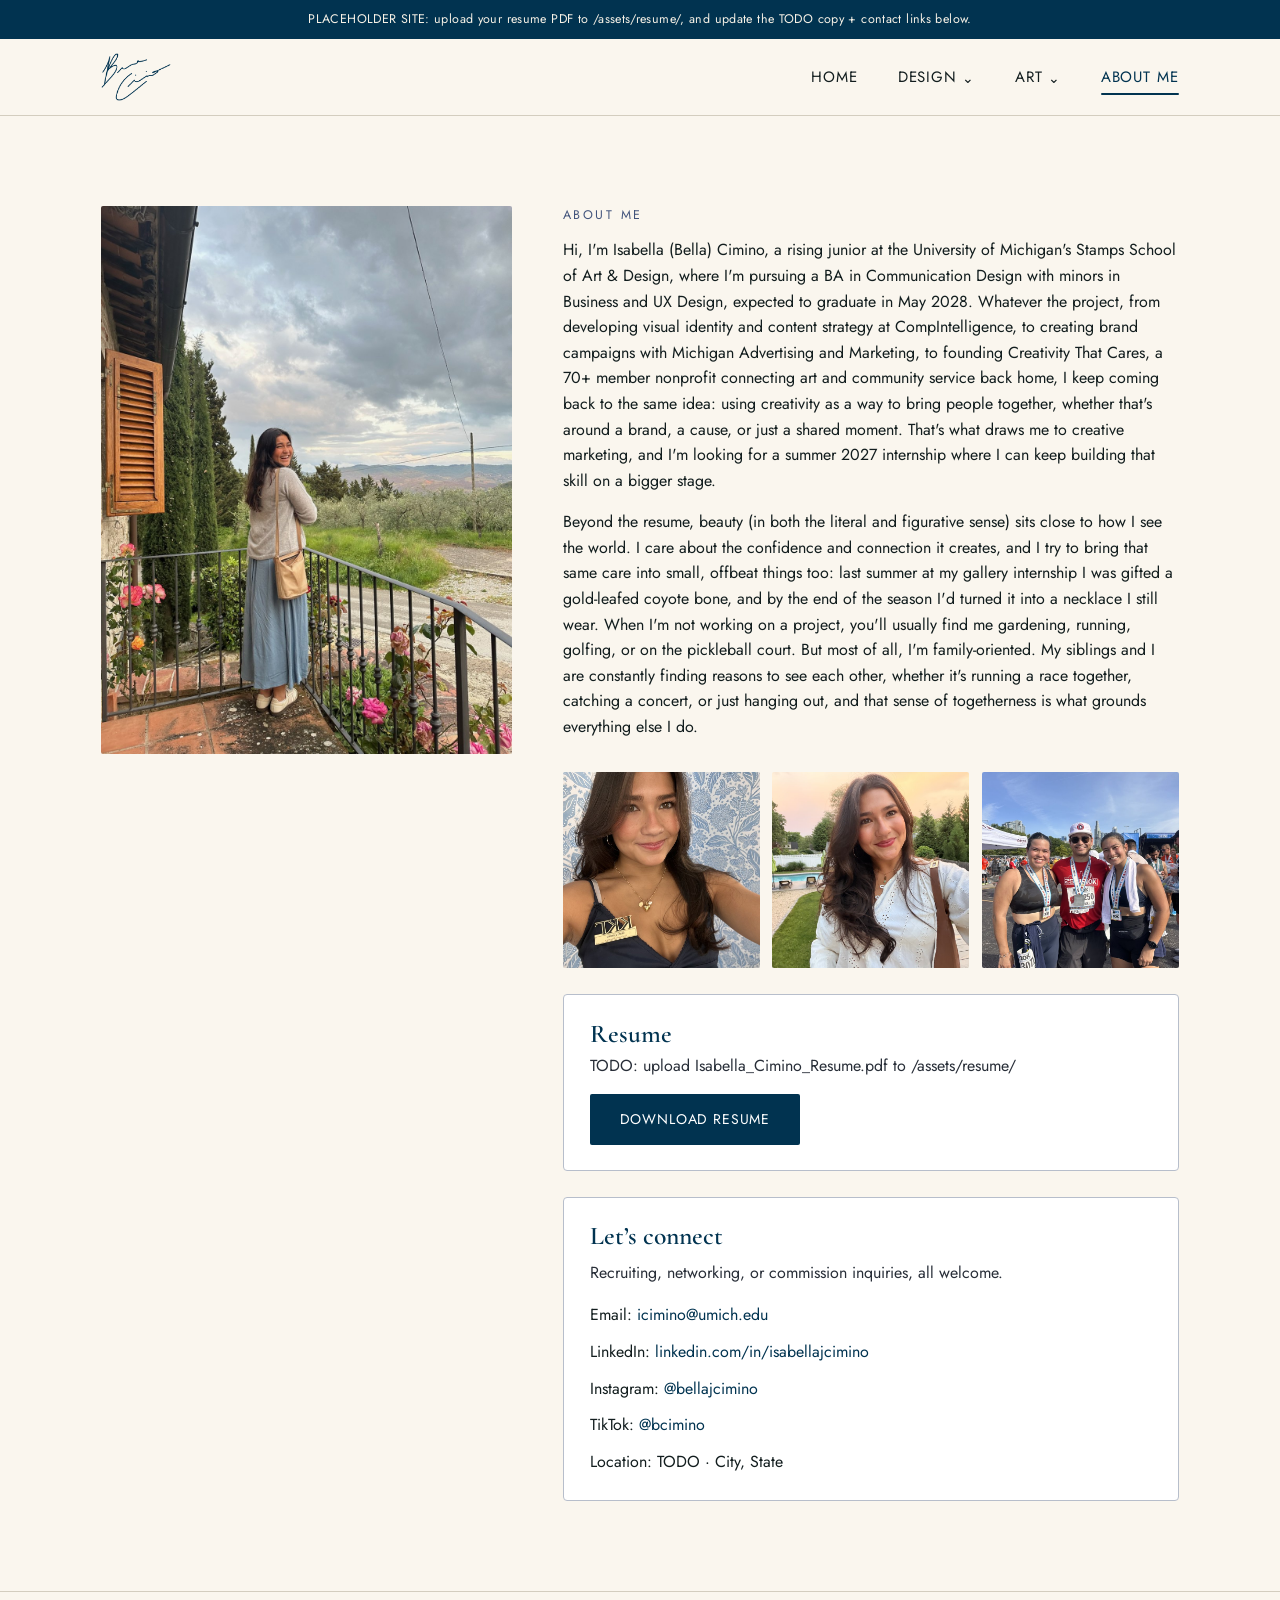
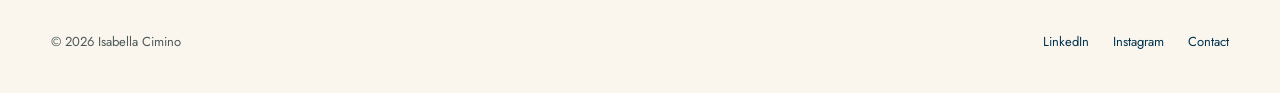
==== commit 61e2d314: "update about me page bio and remove most todos" ====
--- a/about.html
+++ b/about.html
@@ -14,7 +14,7 @@
 <body>
 
 <div class="build-note">
-  PLACEHOLDER SITE: replace /assets/images/about/headshot.jpg, upload your resume PDF to /assets/resume/, and update the TODO copy + contact links below.
+  PLACEHOLDER SITE: upload your resume PDF to /assets/resume/, and update the TODO copy + contact links below.
 </div>
 
 <header class="site-header">
@@ -26,7 +26,7 @@
     <ul class="nav-links">
       <li><a href="index.html">Home</a></li>
       <li class="has-dropdown">
-        <a href="design.html">Design</a>
+        <a href="design.html">Design<span class="nav-caret" aria-hidden="true"></span></a>
         <ul class="dropdown">
           <li><a href="design.html#school">School</a></li>
           <li><a href="design.html#compintelligence">Compintelligence</a></li>
@@ -37,7 +37,7 @@
         </ul>
       </li>
       <li class="has-dropdown">
-        <a href="art.html">Art</a>
+        <a href="art.html">Art<span class="nav-caret" aria-hidden="true"></span></a>
         <ul class="dropdown">
           <li><a href="art.html#mixed-media">Mixed Media</a></li>
           <li><a href="art.html#drawing">Drawing</a></li>
@@ -61,21 +61,13 @@
       </div>
       <div class="about-copy">
         <span class="eyebrow">About me</span>
-        <h1>More than a portfolio.</h1>
-        <p>TODO: A warm, detailed introduction (4–6 sentences). Suggested beats:</p>
-        <ul class="interest-list">
-          <li>TODO: who you are, what you're studying, and where (school + expected grad).</li>
-          <li>TODO: the throughline across your design/art/marketing experience.</li>
-          <li>TODO: what you're looking for this fall (marketing internship focus).</li>
-          <li>TODO: family: how it shapes you / what matters to you outside of work.</li>
-          <li>TODO: art: painting, drawing, sculpture, why you make it.</li>
-          <li>TODO: staying active: running, lifting, pickleball, Pilates.</li>
-        </ul>
+        <p>Hi, I'm Isabella (Bella) Cimino, a rising junior at the University of Michigan's Stamps School of Art &amp; Design, where I'm pursuing a BA in Communication Design with minors in Business and UX Design, expected to graduate in May 2028. Whatever the project, from developing visual identity and content strategy at CompIntelligence, to creating brand campaigns with Michigan Advertising and Marketing, to founding Creativity That Cares, a 70+ member nonprofit connecting art and community service back home, I keep coming back to the same idea: using creativity as a way to bring people together, whether that's around a brand, a cause, or just a shared moment. That's what draws me to creative marketing, and I'm looking for a summer 2027 internship where I can keep building that skill on a bigger stage.</p>
+        <p>Beyond the resume, beauty (in both the literal and figurative sense) sits close to how I see the world. I care about the confidence and connection it creates, and I try to bring that same care into small, offbeat things too: last summer at my gallery internship I was gifted a gold-leafed coyote bone, and by the end of the season I'd turned it into a necklace I still wear. When I'm not working on a project, you'll usually find me gardening, running, golfing, or on the pickleball court. But most of all, I'm family-oriented. My siblings and I are constantly finding reasons to see each other, whether it's running a race together, catching a concert, or just hanging out, and that sense of togetherness is what grounds everything else I do.</p>
 
         <div class="lifestyle-strip">
-          <a href="assets/images/about/lifestyle-1.jpg" data-lightbox><img src="assets/images/about/lifestyle-1.jpg" alt="Isabella Cimino traveling in Tuscany, Italy" /></a>
-          <a href="assets/images/about/lifestyle-2.jpg" data-lightbox><img src="assets/images/about/lifestyle-2.jpg" alt="Isabella Cimino" /></a>
-          <a href="assets/images/about/lifestyle-3.jpg" data-lightbox><img src="assets/images/about/lifestyle-3.jpg" alt="Isabella Cimino" /></a>
+          <a href="assets/images/about/lifestyle-1.jpg" data-lightbox><img src="assets/images/about/lifestyle-1.jpg" alt="Isabella Cimino at a gallery exhibition opening" /></a>
+          <a href="assets/images/about/lifestyle-2.jpg" data-lightbox><img src="assets/images/about/lifestyle-2.jpg" alt="Isabella Cimino kayaking on the Chicago River" /></a>
+          <a href="assets/images/about/lifestyle-3.jpg" data-lightbox><img src="assets/images/about/lifestyle-3.jpg" alt="Isabella Cimino next to a Porsche 911" /></a>
         </div>
 
         <div class="resume-card">
@@ -90,9 +82,10 @@
           <h3>Let&rsquo;s connect</h3>
           <p style="color:var(--muted); margin-bottom:0;">Recruiting, networking, or commission inquiries, all welcome.</p>
           <ul class="contact-list">
-            <li>Email: <a href="mailto:TODO@example.com">TODO@example.com</a></li>
-            <li>LinkedIn: <a href="https://www.linkedin.com/in/TODO" target="_blank" rel="noopener">linkedin.com/in/TODO</a></li>
-            <li>Instagram: <a href="https://www.instagram.com/TODO" target="_blank" rel="noopener">@TODO</a></li>
+            <li>Email: <a href="mailto:icimino@umich.edu">icimino@umich.edu</a></li>
+            <li>LinkedIn: <a href="https://www.linkedin.com/in/isabellajcimino" target="_blank" rel="noopener">linkedin.com/in/isabellajcimino</a></li>
+            <li>Instagram: <a href="https://www.instagram.com/bellajcimino" target="_blank" rel="noopener">@bellajcimino</a></li>
+            <li>TikTok: <a href="https://www.tiktok.com/@bcimino" target="_blank" rel="noopener">@bcimino</a></li>
             <li>Location: TODO · City, State</li>
           </ul>
         </div>
@@ -105,8 +98,8 @@
   <div class="footer-row">
     <div>&copy; <span id="year"></span> Isabella Cimino</div>
     <div class="footer-links">
-      <a href="https://www.linkedin.com/in/TODO" target="_blank" rel="noopener">LinkedIn</a>
-      <a href="https://www.instagram.com/TODO" target="_blank" rel="noopener">Instagram</a>
+      <a href="https://www.linkedin.com/in/isabellajcimino" target="_blank" rel="noopener">LinkedIn</a>
+      <a href="https://www.instagram.com/bellajcimino" target="_blank" rel="noopener">Instagram</a>
       <a href="about.html#contact">Contact</a>
     </div>
   </div>
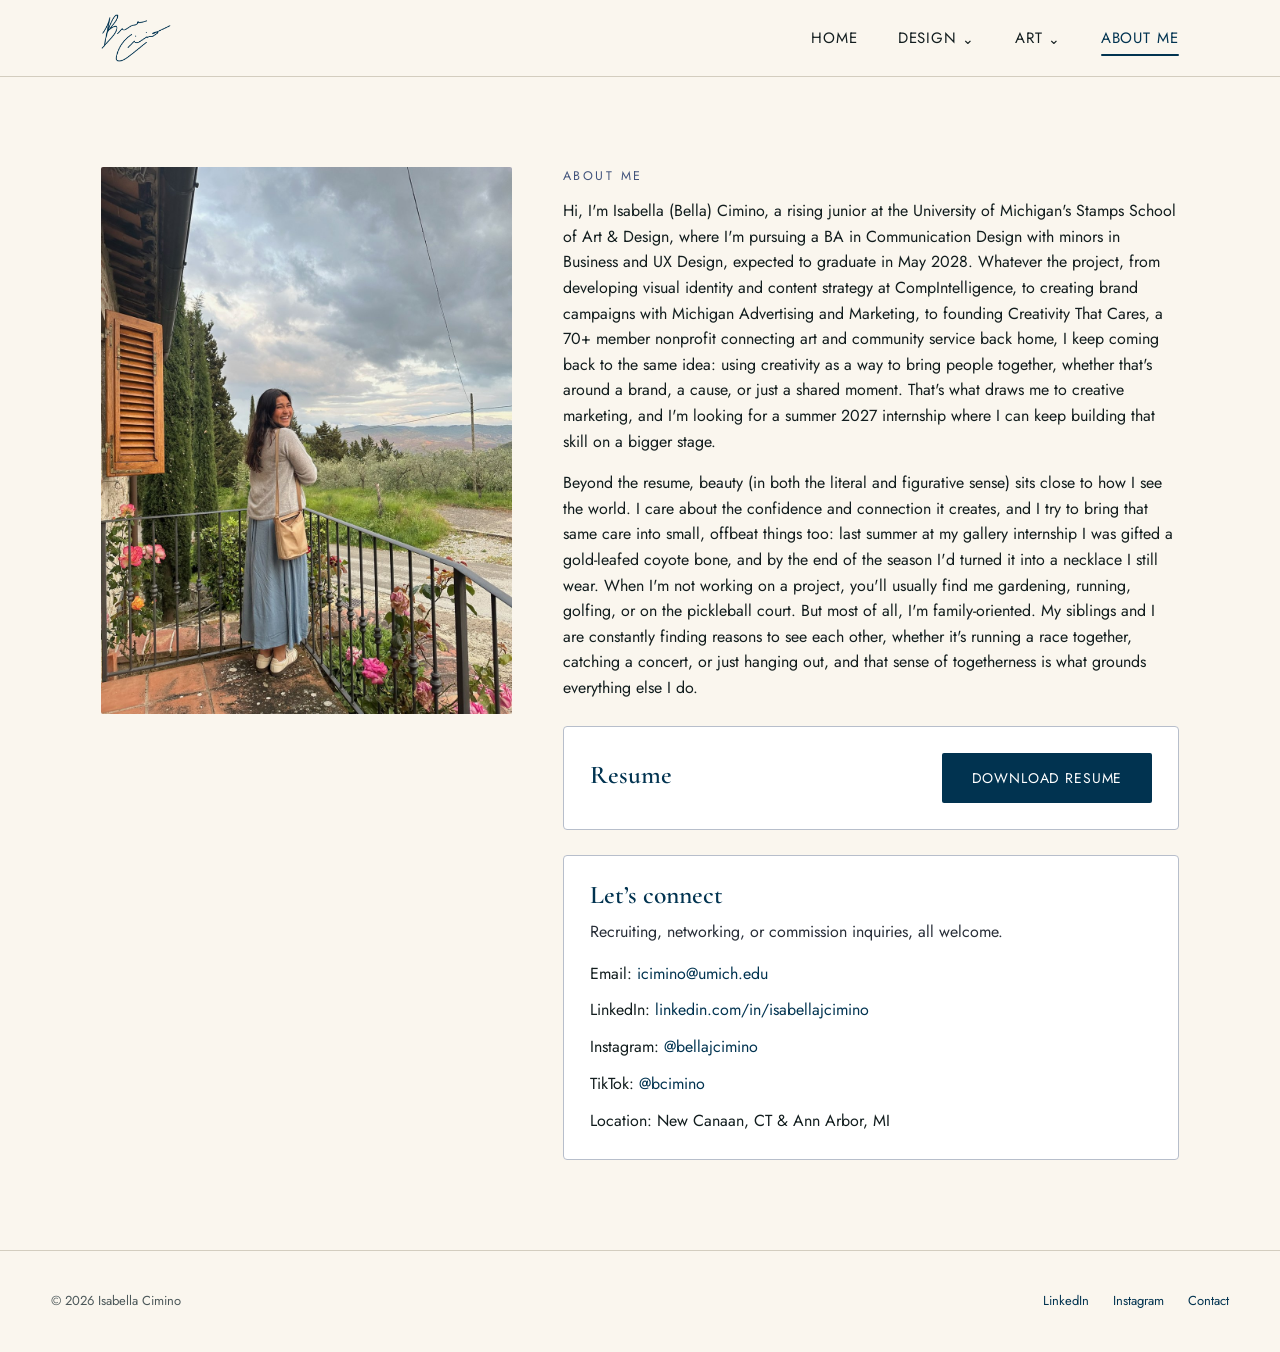
==== commit 21ea8e07: "PT1 claude code changes" ====
--- a/about.html
+++ b/about.html
@@ -12,10 +12,6 @@
 <link rel="stylesheet" href="css/style.css" />
 </head>
 <body>
-
-<div class="build-note">
-  PLACEHOLDER SITE: upload your resume PDF to /assets/resume/, and update the TODO copy + contact links below.
-</div>
 
 <header class="site-header">
   <nav class="nav">
@@ -43,9 +39,7 @@
           <li><a href="art.html#drawing">Drawing</a></li>
           <li><a href="art.html#painting">Painting</a></li>
           <li><a href="art.html#digital">Digital</a></li>
-          <li><a href="art.html#photography">Photography</a></li>
           <li><a href="art.html#three-d">3D</a></li>
-          <li><a href="art.html#four-d">4D</a></li>
         </ul>
       </li>
       <li><a href="about.html" aria-current="page">About Me</a></li>
@@ -64,16 +58,9 @@
         <p>Hi, I'm Isabella (Bella) Cimino, a rising junior at the University of Michigan's Stamps School of Art &amp; Design, where I'm pursuing a BA in Communication Design with minors in Business and UX Design, expected to graduate in May 2028. Whatever the project, from developing visual identity and content strategy at CompIntelligence, to creating brand campaigns with Michigan Advertising and Marketing, to founding Creativity That Cares, a 70+ member nonprofit connecting art and community service back home, I keep coming back to the same idea: using creativity as a way to bring people together, whether that's around a brand, a cause, or just a shared moment. That's what draws me to creative marketing, and I'm looking for a summer 2027 internship where I can keep building that skill on a bigger stage.</p>
         <p>Beyond the resume, beauty (in both the literal and figurative sense) sits close to how I see the world. I care about the confidence and connection it creates, and I try to bring that same care into small, offbeat things too: last summer at my gallery internship I was gifted a gold-leafed coyote bone, and by the end of the season I'd turned it into a necklace I still wear. When I'm not working on a project, you'll usually find me gardening, running, golfing, or on the pickleball court. But most of all, I'm family-oriented. My siblings and I are constantly finding reasons to see each other, whether it's running a race together, catching a concert, or just hanging out, and that sense of togetherness is what grounds everything else I do.</p>
 
-        <div class="lifestyle-strip">
-          <a href="assets/images/about/lifestyle-1.jpg" data-lightbox><img src="assets/images/about/lifestyle-1.jpg" alt="Isabella Cimino at a gallery exhibition opening" /></a>
-          <a href="assets/images/about/lifestyle-2.jpg" data-lightbox><img src="assets/images/about/lifestyle-2.jpg" alt="Isabella Cimino kayaking on the Chicago River" /></a>
-          <a href="assets/images/about/lifestyle-3.jpg" data-lightbox><img src="assets/images/about/lifestyle-3.jpg" alt="Isabella Cimino next to a Porsche 911" /></a>
-        </div>
-
         <div class="resume-card">
           <div>
             <h3 style="margin-bottom:0.2em;">Resume</h3>
-            <p style="margin:0;color:var(--muted);">TODO: upload Isabella_Cimino_Resume.pdf to /assets/resume/</p>
           </div>
           <a class="btn btn-primary" href="assets/resume/Isabella_Cimino_Resume.pdf" download>Download resume</a>
         </div>
@@ -86,7 +73,7 @@
             <li>LinkedIn: <a href="https://www.linkedin.com/in/isabellajcimino" target="_blank" rel="noopener">linkedin.com/in/isabellajcimino</a></li>
             <li>Instagram: <a href="https://www.instagram.com/bellajcimino" target="_blank" rel="noopener">@bellajcimino</a></li>
             <li>TikTok: <a href="https://www.tiktok.com/@bcimino" target="_blank" rel="noopener">@bcimino</a></li>
-            <li>Location: TODO · City, State</li>
+            <li>Location: New Canaan, CT &amp; Ann Arbor, MI</li>
           </ul>
         </div>
       </div>
